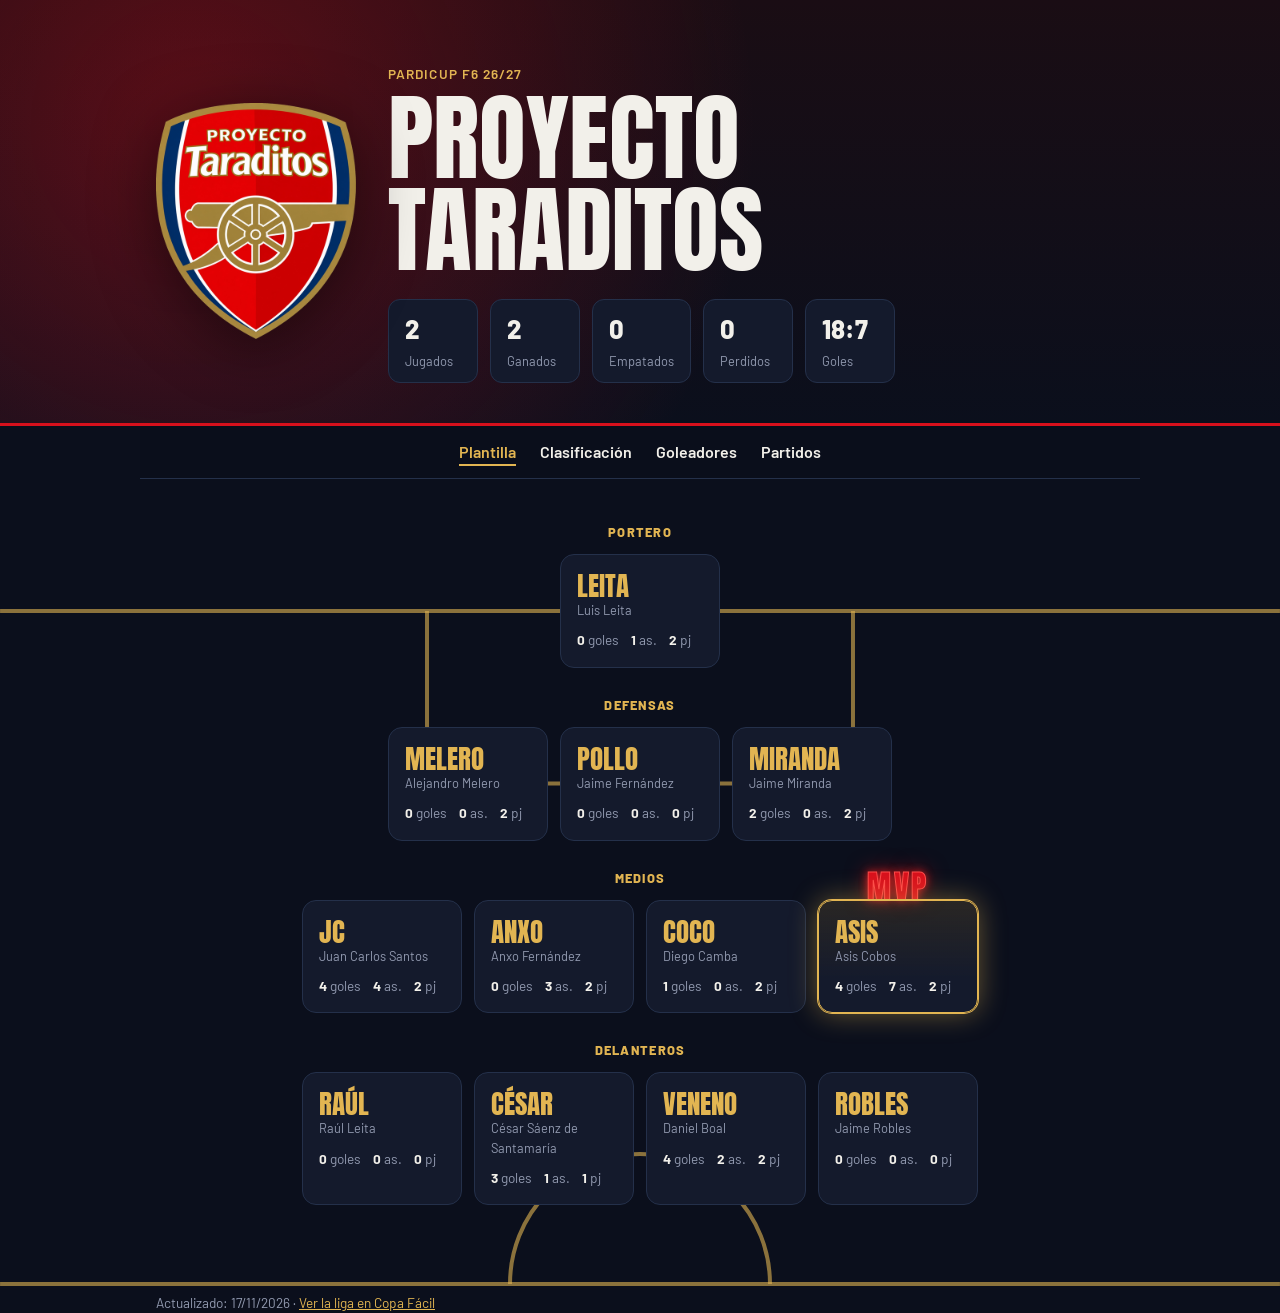
==== index.html @ 77847fe4 "Web de Proyecto Taraditos: plantilla, clasificación, goleadores y partidos Co-Authored-By: Claude Op" ====
<!doctype html>
<html lang="es">
<head>
  <meta charset="utf-8">
  <meta name="viewport" content="width=device-width, initial-scale=1">
  <title>Plantilla · Proyecto Taraditos</title>
  <link rel="icon" href="escudo.png">
  <link rel="preconnect" href="https://fonts.googleapis.com">
  <link href="https://fonts.googleapis.com/css2?family=Anton&family=Barlow:wght@400;600;800&display=swap" rel="stylesheet">
  <link rel="stylesheet" href="estilos.css">
</head>
<body>
  <header class="hero">
    <div class="wrap hero-grid">
      <a href="index.html"><img class="escudo" src="escudo.png" alt="Escudo de Proyecto Taraditos"></a>
      <div>
        <p class="liga" id="liga"></p>
        <h1 id="equipo"></h1>
        <div class="resumen" id="resumen"></div>
      </div>
    </div>
  </header>

  <nav class="tabs wrap">
    <a href="index.html">Plantilla</a>
    <a href="clasificacion.html">Clasificación</a>
    <a href="goleadores.html">Goleadores</a>
    <a href="partidos.html">Partidos</a>
  </nav>

  <main class="wrap">
    <section class="campo">
      <div id="jugadores"></div>
    </section>
  </main>

  <footer class="wrap">
    <span id="actualizado"></span> · <a id="liga-link" target="_blank" rel="noopener">Ver la liga en Copa Fácil</a>
  </footer>

  <script src="datos.js"></script>
  <script src="app.js"></script>
</body>
</html>
---- estilos.css ----
:root {
  --bg: #0b0f1c;
  --card: #141a2c;
  --line: #24304a;
  --text: #f2f0ea;
  --muted: #929ab0;
  --accent: #e2b552;
  --red: #d8101c;
  --win: #3ddc84;
  --draw: #f5c542;
  --loss: #ff5d5d;
}

* { box-sizing: border-box; }
html { scroll-behavior: smooth; }
body {
  margin: 0;
  background: var(--bg);
  color: var(--text);
  font-family: Barlow, system-ui, sans-serif;
  line-height: 1.5;
}
a { color: var(--accent); }
.wrap { max-width: 1000px; margin: 0 auto; padding: 0 16px; }

.hero {
  padding: 64px 0 40px;
  background:
    radial-gradient(circle at 15% 30%, rgba(216,16,28,.35), transparent 50%),
    linear-gradient(180deg, #1a0d14, var(--bg));
  border-bottom: 3px solid var(--red);
}
.hero-grid { display: flex; align-items: center; gap: 32px; }
.escudo { width: clamp(110px, 22vw, 200px); height: auto; flex-shrink: 0; filter: drop-shadow(0 10px 30px rgba(0,0,0,.5)); }
@media (max-width: 600px) {
  .hero-grid { flex-direction: column; align-items: flex-start; gap: 20px; }
}
.liga { margin: 0; color: var(--accent); font-weight: 600; letter-spacing: .08em; text-transform: uppercase; font-size: .85rem; }
h1 {
  font-family: Anton, Impact, sans-serif;
  font-weight: 400;
  font-size: clamp(2.8rem, 11vw, 6rem);
  line-height: .95;
  margin: 8px 0 24px;
  text-transform: uppercase;
}
.resumen { display: flex; flex-wrap: wrap; gap: 12px; }
.dato { background: var(--card); border: 1px solid var(--line); border-radius: 12px; padding: 10px 16px; min-width: 90px; }
.dato b { display: block; font-size: 1.6rem; font-weight: 800; }
.dato span { color: var(--muted); font-size: .8rem; }

.tabs {
  position: sticky; top: 0; z-index: 5;
  display: flex; justify-content: center; gap: 24px;
  background: rgba(11,15,28,.92);
  backdrop-filter: blur(8px);
  border-bottom: 1px solid var(--line);
  padding-top: 14px; padding-bottom: 14px;
}
.tabs a { color: var(--text); text-decoration: none; font-weight: 600; }
.tabs a:hover { color: var(--accent); }
.tabs a[aria-current="page"] { color: var(--accent); box-shadow: 0 2px 0 var(--accent); }

section { padding: 40px 0 8px; scroll-margin-top: 50px; }
h2 { font-family: Anton, Impact, sans-serif; font-weight: 400; font-size: 2rem; text-transform: uppercase; margin: 0 0 20px; }

.linea {
  margin: 28px 0 12px; font-size: .8rem; font-weight: 800; letter-spacing: .1em;
  text-transform: uppercase; color: var(--accent);
}
.linea:first-child { margin-top: 0; }
/* Plantilla sobre un campo dibujado */
.campo h2, .campo .linea { text-align: center; }
section.campo { padding-top: 12px; }
#jugadores { position: relative; padding: 4px 16px 80px; }
#jugadores .linea, #jugadores .grid { position: relative; z-index: 1; }
#jugadores .grid { display: flex; flex-wrap: wrap; justify-content: center; }
#jugadores .jugador { flex: 0 0 160px; }
.lineas { position: absolute; top: 0; height: 100%; pointer-events: none; z-index: 0; overflow: visible; }
.lineas path { fill: none; stroke: var(--accent); stroke-opacity: .6; stroke-width: 4; }
@media (max-width: 500px) {
  #jugadores { padding-left: 8px; padding-right: 8px; }
  #jugadores .jugador { flex-basis: 140px; }
}

.grid { display: grid; grid-template-columns: repeat(auto-fill, minmax(150px, 1fr)); gap: 12px; }
.jugador {
  background: var(--card); border: 1px solid var(--line); border-radius: 14px;
  padding: 16px; position: relative; overflow: hidden;
}
.jugador .num { font-family: Anton, Impact, sans-serif; font-size: 3rem; line-height: 1; color: var(--accent); }
.jugador.mvp {
  overflow: visible;
  border-color: var(--accent);
  box-shadow: 0 0 0 1px var(--accent), 0 0 28px rgba(226,181,82,.45);
  background: linear-gradient(180deg, rgba(226,181,82,.14), var(--card) 70%);
}
.jugador.mvp::before {
  content: "MVP";
  position: absolute; top: -30px; left: 50%; transform: translateX(-50%); z-index: -1;
  color: var(--red);
  font-family: Anton, Impact, sans-serif; font-size: 2rem; line-height: 1; letter-spacing: .08em;
  -webkit-text-stroke: 1px #ff4a4a;
  text-shadow: 0 0 8px rgba(255,40,40,.9), 0 0 22px rgba(255,20,20,.6);
}
.jugador .mote { font-family: Anton, Impact, sans-serif; font-size: 1.7rem; line-height: 1.1; color: var(--accent); text-transform: uppercase; }
.jugador .nom { font-weight: 800; margin-top: 8px; }
.jugador .pos { color: var(--muted); font-size: .8rem; }
.jugador .stats { display: flex; flex-wrap: wrap; gap: 4px 12px; margin-top: 10px; font-size: .85rem; color: var(--muted); }
.jugador .stats span { white-space: nowrap; }
.jugador .stats b { color: var(--text); }

.tabla-wrap { overflow-x: auto; border: 1px solid var(--line); border-radius: 14px; }
table { width: 100%; border-collapse: collapse; background: var(--card); }
th, td { padding: 12px 14px; text-align: left; white-space: nowrap; }
th { color: var(--muted); font-size: .8rem; font-weight: 600; border-bottom: 1px solid var(--line); }
tbody tr + tr td { border-top: 1px solid var(--line); }
td.goles, td.pts { font-weight: 800; color: var(--accent); }
tr.nuestro td { background: rgba(216,16,28,.18); font-weight: 800; }
tr.nuestro .eq-nom { color: var(--accent); }

.partido {
  display: grid; grid-template-columns: 1fr auto 1fr; align-items: center; gap: 12px;
  background: var(--card); border: 1px solid var(--line);
  border-radius: 14px; padding: 14px 16px; margin-bottom: 10px;
}
.partido.v .marcador { color: var(--win); }
.partido.e .marcador { color: var(--draw); }
.partido.d .marcador { color: var(--loss); }
.partido .eq { font-weight: 600; }
.partido .eq:last-of-type { text-align: right; }
.partido .nuestro { color: var(--accent); }
.partido .marcador { font-family: Anton, Impact, sans-serif; font-size: 1.6rem; text-align: center; }
.partido .info { grid-column: 1 / -1; color: var(--muted); font-size: .8rem; text-align: center; }

.goles-partido {
  grid-column: 1 / -1; list-style: none; margin: 4px 0 0; padding: 10px 0 0;
  border-top: 1px solid var(--line);
  display: flex; flex-wrap: wrap; justify-content: center; gap: 6px 16px; font-size: .9rem;
}
.goles-partido span { color: var(--muted); }

footer { padding: 40px 16px; color: var(--muted); font-size: .85rem; }

@media (max-width: 500px) {
  .tabs { gap: 16px; }
  .partido .eq { font-size: .9rem; }
}
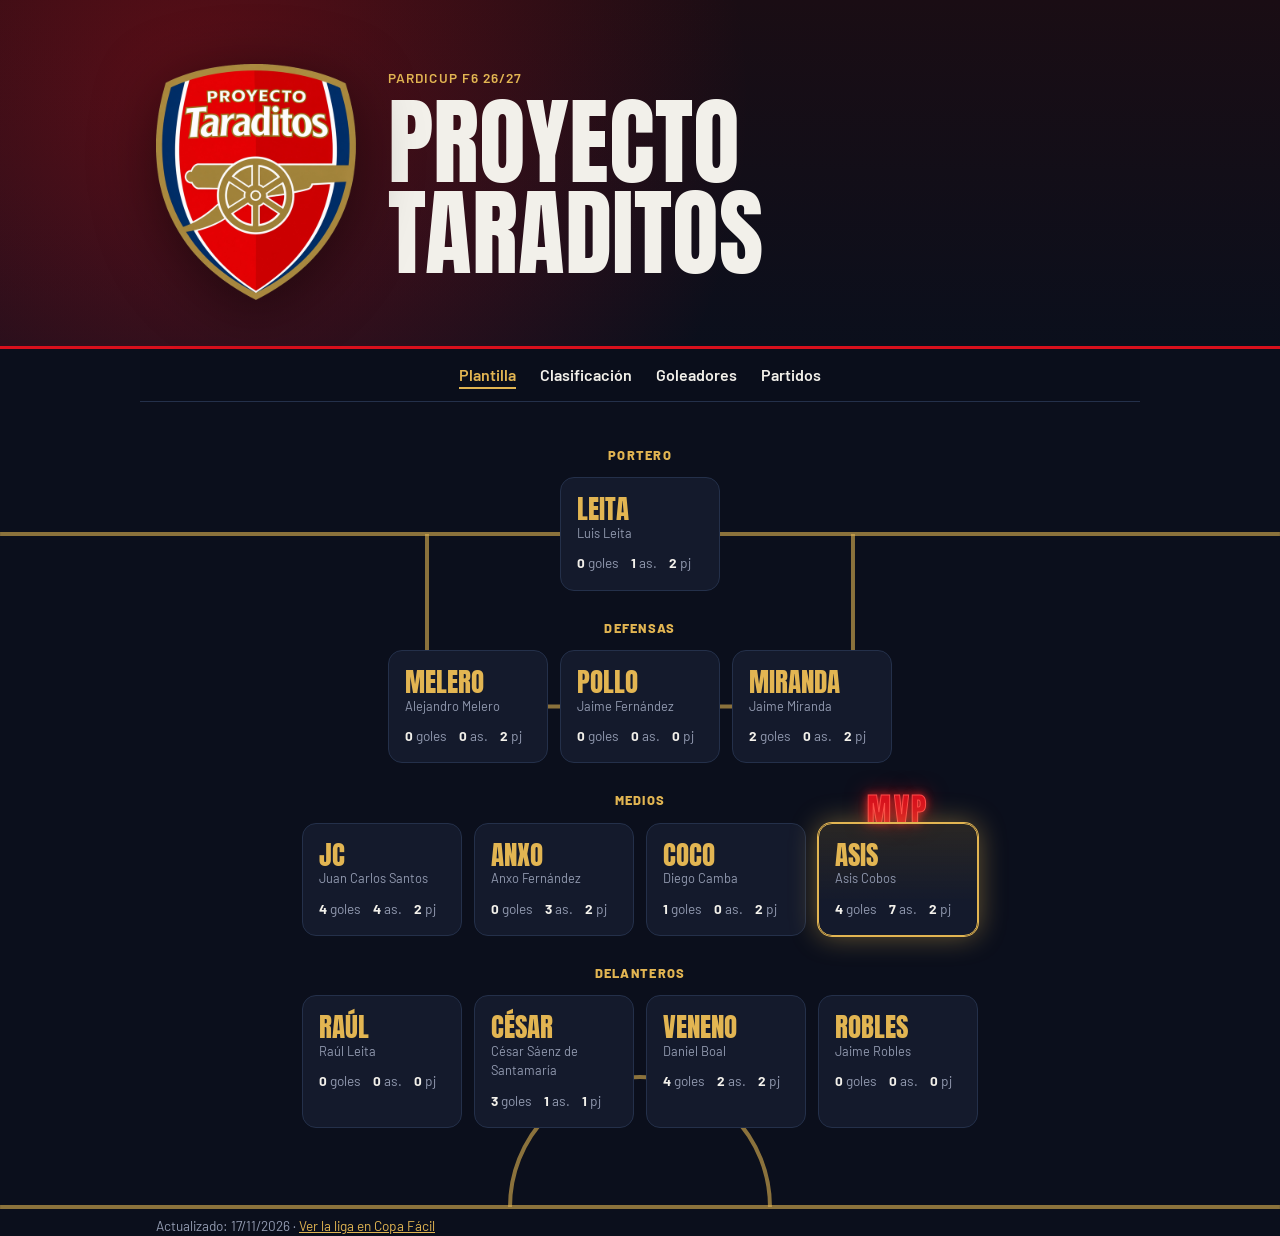
==== commit 34802d5b: "Resumen solo en Clasificación, con los puntos destacados Co-Authored-By: Claude Opus 5.5 <noreply@an" ====
--- a/index.html
+++ b/index.html
@@ -16,7 +16,6 @@
       <div>
         <p class="liga" id="liga"></p>
         <h1 id="equipo"></h1>
-        <div class="resumen" id="resumen"></div>
       </div>
     </div>
   </header>
@@ -38,6 +37,7 @@
     <span id="actualizado"></span> · <a id="liga-link" target="_blank" rel="noopener">Ver la liga en Copa Fácil</a>
   </footer>
 
+  <script src="liga.js"></script>
   <script src="datos.js"></script>
   <script src="app.js"></script>
 </body>
--- a/estilos.css
+++ b/estilos.css
@@ -48,6 +48,8 @@
 .dato { background: var(--card); border: 1px solid var(--line); border-radius: 12px; padding: 10px 16px; min-width: 90px; }
 .dato b { display: block; font-size: 1.6rem; font-weight: 800; }
 .dato span { color: var(--muted); font-size: .8rem; }
+.dato:first-child { border-color: var(--accent); }
+.dato:first-child b { color: var(--accent); }
 
 .tabs {
   position: sticky; top: 0; z-index: 5;
@@ -89,6 +91,8 @@
   padding: 16px; position: relative; overflow: hidden;
 }
 .jugador .num { font-family: Anton, Impact, sans-serif; font-size: 3rem; line-height: 1; color: var(--accent); }
+/* Si las fichas se parten en varias filas (móvil), deja sitio encima del MVP */
+#jugadores .grid:has(.mvp) { row-gap: 38px; }
 .jugador.mvp {
   overflow: visible;
   border-color: var(--accent);
